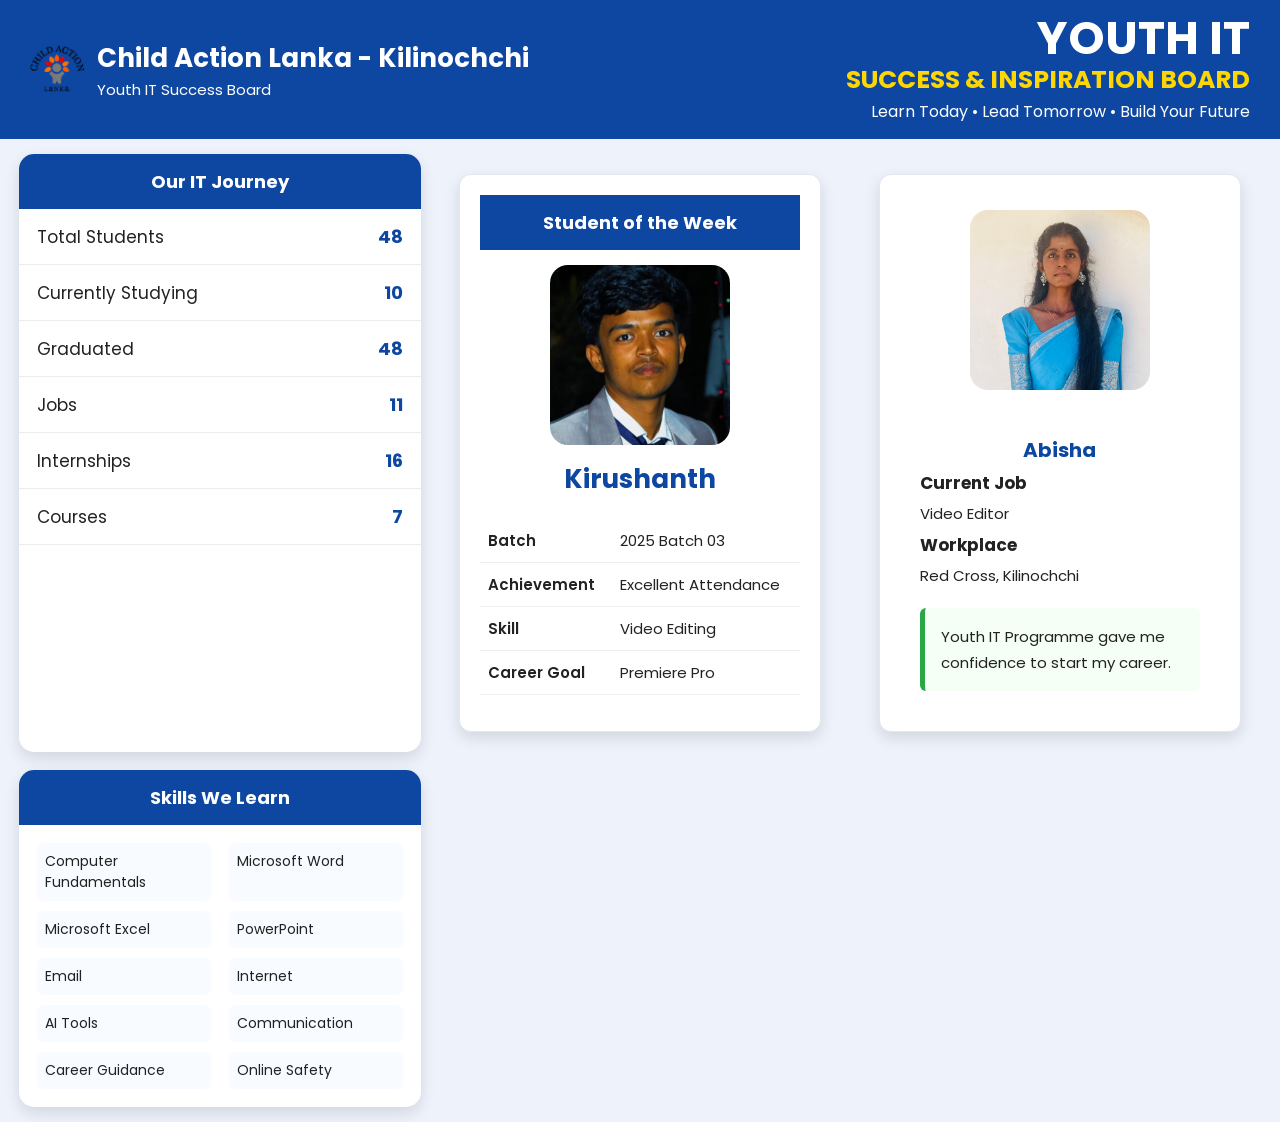
==== index.html @ 726d04df "First Upload" ====
<!DOCTYPE html>
<html lang="en">

<head>
    <meta charset="UTF-8">
    <meta name="viewport" content="width=device-width, initial-scale=1.0">
    <title>Youth IT Dashboard</title>

    <link rel="stylesheet" href="style.css">

    <link href="https://cdnjs.cloudflare.com/ajax/libs/font-awesome/6.5.2/css/all.min.css" rel="stylesheet">
</head>

<body>

    <header class="top-header">

        <div class="logo">
            <img src="images/logo.png">
            <div>
                <h2>Child Action Lanka - Kilinochchi
                </h2>
                <p>Youth IT Success Board</p>
            </div>
        </div>

        <div class="title">
            <h1>YOUTH IT</h1>
            <h2>SUCCESS & INSPIRATION BOARD</h2>
            <p>Learn Today • Lead Tomorrow • Build Your Future</p>
        </div>

    </header>

    <section class="dashboard">

        <!-- Left -->

        <div class="card stats stats-card">

            <h3>Our IT Journey</h3>

            <div class="stat">
                <span>Total Students</span>
                <b id="total">98</b>
            </div>

            <div class="stat">
                <span>Currently Studying</span>
                <b id="study">10</b>
            </div>

            <div class="stat">
                <span>Graduated</span>
                <b id="graduate">50</b>
            </div>

            <div class="stat">
                <span>Jobs</span>
                <b id="job">11</b>
            </div>

            <div class="stat">
                <span>Internships</span>
                <b id="intern">16</b>
            </div>

            <div class="stat">
                <span>Courses</span>
                <b id="course">7</b>
            </div>

        </div>

        <!-- Student -->

        <div class="card success-details">

            <h3>Student of the Week</h3>

            <img src="images/kirushanth.png" class="student">

            <h2>Kirushanth</h2>

            <table>
                <tr>
                    <td>Batch</td>
                    <td>2025 Batch 03</td>
                </tr>

                <tr>
                    <td>Achievement</td>
                    <td>Excellent Attendance</td>
                </tr>

                <tr>
                    <td>Skill</td>
                    <td>Video Editing</td>
                </tr>

                <tr>
                    <td>Career Goal</td>
                    <td>Premiere Pro</td>
                </tr>
            </table>

        </div>

        <!-- Success -->
        <div class="card success-card success-details" onclick="window.location.href='success-stories.html'">

            <img src="images/abisha.jpeg" alt="Abisha" class="student">

            <div class="success-content">

                <h2>Abisha</h2>

                <h4>Current Job</h4>
                <p>Video Editor</p>

                <h4>Workplace</h4>
                <p>Red Cross, Kilinochchi</p>

                <blockquote>
                    Youth IT Programme gave me confidence to start my career.
                </blockquote>

            </div>

        </div>

        </div>

        <!-- Skills -->
        <div class="card skills">
            <h3>Skills We Learn</h3>

            <ul class="skills-list">
                <li>Computer Fundamentals</li>
                <li>Microsoft Word</li>
                <li>Microsoft Excel</li>
                <li>PowerPoint</li>
                <li>Email</li>
                <li>Internet</li>
                <li>AI Tools</li>
                <li>Communication</li>
                <li>Career Guidance</li>
                <li>Online Safety</li>
            </ul>
        </div>

    </section>

    <script src="script.js"></script>

</body>

</html>
---- style.css ----
/* ===============================
   GOOGLE FONT
================================== */
@import url('https://fonts.googleapis.com/css2?family=Poppins:wght@300;400;500;600;700&display=swap');

* {
    margin: 0;
    padding: 0;
    box-sizing: border-box;
    font-family: 'Poppins', sans-serif;
}

body {
    background: #eef3fb;
    color: #222;
    font-size: 14px;
}

/* ===============================
   HEADER
================================== */

.top-header {
    background: #0d47a1;
    color: #fff;
    display: flex;
    justify-content: space-between;
    align-items: center;
    padding: 15px 30px;
}

.logo {
    display: flex;
    align-items: center;
    gap: 12px;
}

.logo img {
    width: 55px;
}

.logo h2 {
    font-size: 26px;
}

.logo p {
    font-size: 15px;
}

.title {
    text-align: right;
}

.title h1 {
    font-size: 46px;
    font-weight: 700;
    line-height: 1;
}

.title h2 {
    font-size: 25px;
    color: #FFD600;
}

.title p {
    font-size: 16px;
}

/* ===============================
   DASHBOARD
================================== */

.dashboard {
    width: 97%;
    margin: 15px auto;
    display: grid;
    grid-template-columns: repeat(3, 1fr);
    gap: 18px;
}

/* ===============================
   CARD
================================== */

.card {
    background: #fff;
    border-radius: 15px;
    overflow: hidden;
    box-shadow: 0 6px 15px rgba(0, 0, 0, .12);
    transition: .3s;
}

.card:hover {
    transform: translateY(-5px);
}

.card h2 {
    text-align: center;
    margin: 15px 0;
    font-size: 28px;
    font-weight: 700;
}

.card h3 {
    background: #0d47a1;
    color: #fff;
    text-align: center;
    padding: 14px;
    font-size: 18px;
}

.card-body {
    padding: 18px;
}

/* ===============================
   STATISTICS
================================== */

.stat {
    display: flex;
    justify-content: space-between;
    align-items: center;
    padding: 14px 18px;
    border-bottom: 1px solid #ececec;
}

.stat span {
    font-size: 17px;
}

.stat b {
    font-size: 18px;
    color: #0d47a1;
}

/* ===============================
   IMAGES
================================== */

.student,
.success-img {
    width: 180px;
    height: 180px;
    object-fit: cover;
    border-radius: 18px;
    display: block;
    margin: 15px auto;
    display: block;
}

/* ===============================
   NAME
================================== */

.student-name,
.success-content h2 {
    text-align: center;
    font-size: 28px;
    font-weight: 700;
    color: #111;
    margin: 15px 0;
}

.success-details {
    margin: 20px;
    padding: 20px;
    border: 1px solid #e2e8f0;
    border-radius: 12px;
    background: #ffffff;
}

.success-details p {
    margin: 6px 0;
    font-size: 16px;
    line-height: 1.6;
}

.student-details h2,
.success-details h2 {
    font-size: 26px;
    font-weight: 700;
    margin-bottom: 20px;
    color: #0d47a1;
}

/* ===============================
   TABLE
================================== */

table {
    width: 100%;
    border-collapse: collapse;
}

table td {
    padding: 10px 8px;
    border-bottom: 1px solid #eee;
    font-size: 15px;
}

table td:first-child {
    font-weight: 600;
}

/* ===============================
   SUCCESS STORY
================================== */

.success-content {
    padding: 15px 20px 20px;
}

.success-content h2 {
    font-size: 20px;
    margin-bottom: 5px;
}

.success-content h4 {
    font-size: 17px;
}

.success-content p {
    font-size: 15px;
}

/* ===============================
   QUOTE
================================== */

blockquote {
    margin-top: 20px;
    padding: 16px;
    border-left: 5px solid #28a745;
    background: #f5fff5;
    border-radius: 6px;
    font-size: 15px;
    line-height: 1.7;
}

/* ===============================
   BUTTON
================================== */

button {
    margin-top: 15px;
    background: #0d47a1;
    color: #fff;
    border: none;
    padding: 9px 18px;
    border-radius: 5px;
    cursor: pointer;
    font-size: 14px;
}

button:hover {
    background: #ff9800;
}

/* ===============================
   SKILLS
================================== */

.skills-list {
    list-style: none;
    display: grid;
    grid-template-columns: repeat(2, 1fr);
    gap: 10px 18px;
    padding: 18px;
}

.skills-list li {
    padding: 8px;
    background: #f8fbff;
    border-radius: 6px;
    font-size: 14px;
    transition: .3s;
}

.skills-list li:hover {
    background: #0d47a1;
    color: #fff;
}

/* ===============================
   FOOTER
================================== */

footer {
    background: #0d47a1;
    color: #fff;
    text-align: center;
    padding: 15px;
    margin-top: 20px;
    font-size: 14px;
}

/* ===============================
   RESPONSIVE
================================== */

@media(max-width:1200px) {

    .dashboard {
        grid-template-columns: repeat(2, 1fr);
    }

}

@media(max-width:768px) {

    .dashboard {
        grid-template-columns: 1fr;
    }

    .top-header {
        flex-direction: column;
        text-align: center;
    }

    .title {
        text-align: center;
        margin-top: 10px;
    }

    .title h1 {
        font-size: 34px;
    }

    .title h2 {
        font-size: 20px;
    }

    .student,
    .success-img {
        width: 150px;
        height: 150px;
    }

    .skills-list {
        grid-template-columns: 1fr;
    }

}
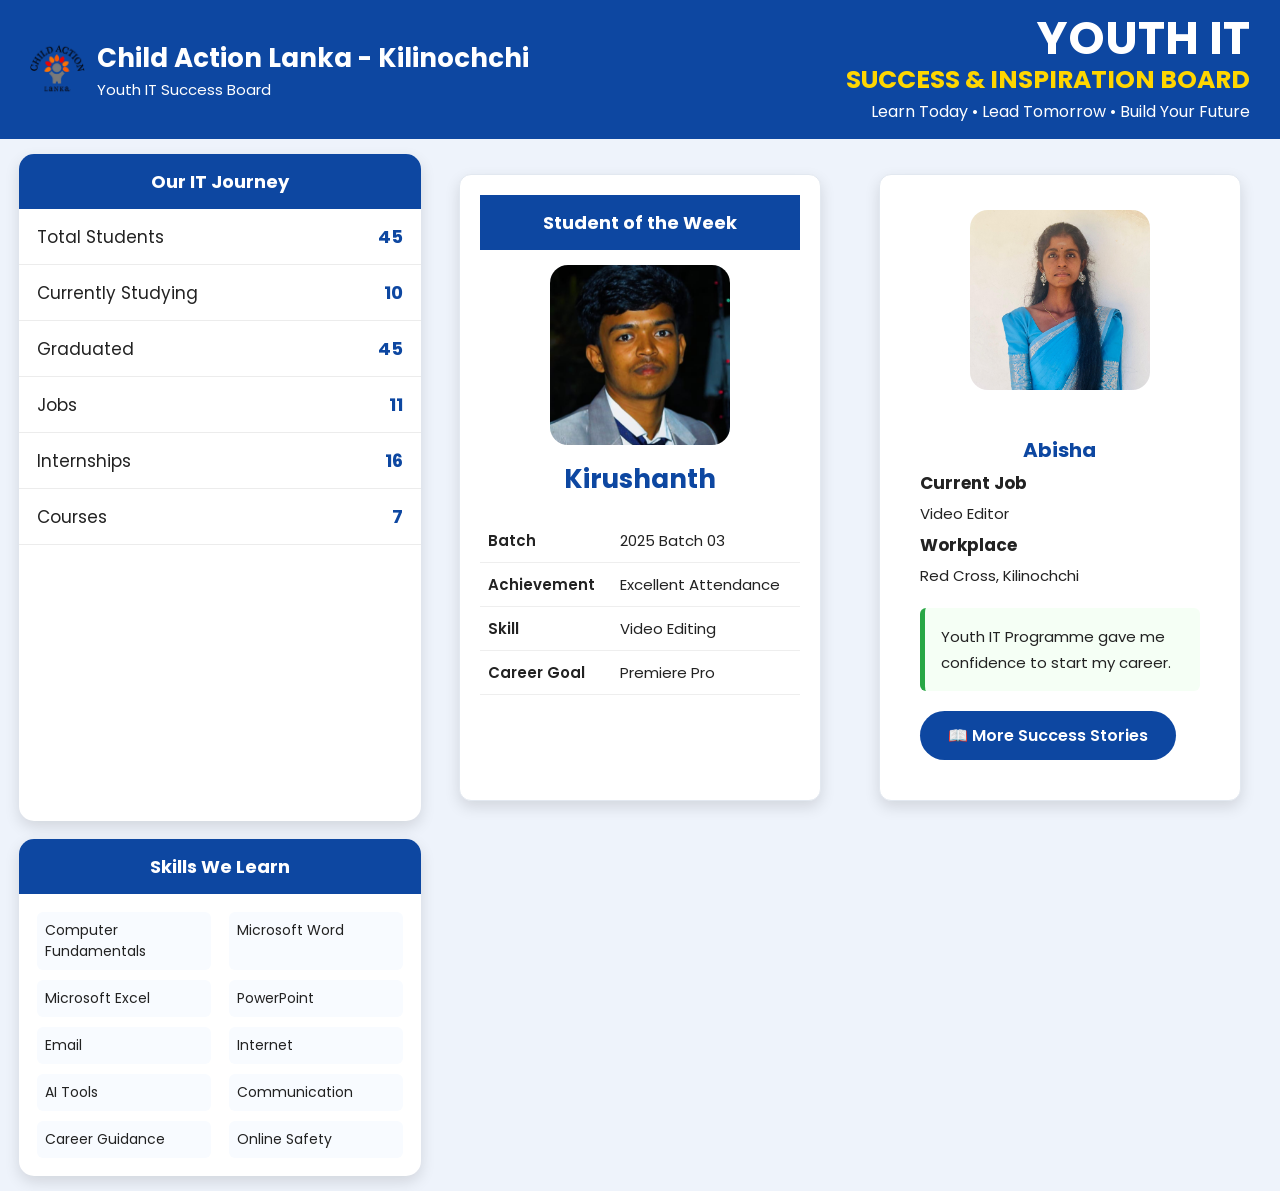
==== commit 8d8b97f9: "update" ====
--- a/index.html
+++ b/index.html
@@ -125,6 +125,10 @@
                     Youth IT Programme gave me confidence to start my career.
                 </blockquote>
 
+                <a href="success-stories.html" class="success-btn">
+                    📖 More Success Stories
+                </a>
+
             </div>
 
         </div>
--- a/style.css
+++ b/style.css
@@ -238,6 +238,24 @@
     line-height: 1.7;
 }
 
+.success-btn{
+    display:inline-block;
+    margin-top:20px;
+    padding:12px 28px;
+    background:#0d47a1;
+    color:#fff;
+    text-decoration:none;
+    border-radius:50px;
+    font-size:16px;
+    font-weight:600;
+    transition:0.3s ease;
+}
+
+.success-btn:hover{
+    background:#1565c0;
+    transform:translateY(-3px);
+}
+
 /* ===============================
    BUTTON
 ================================== */
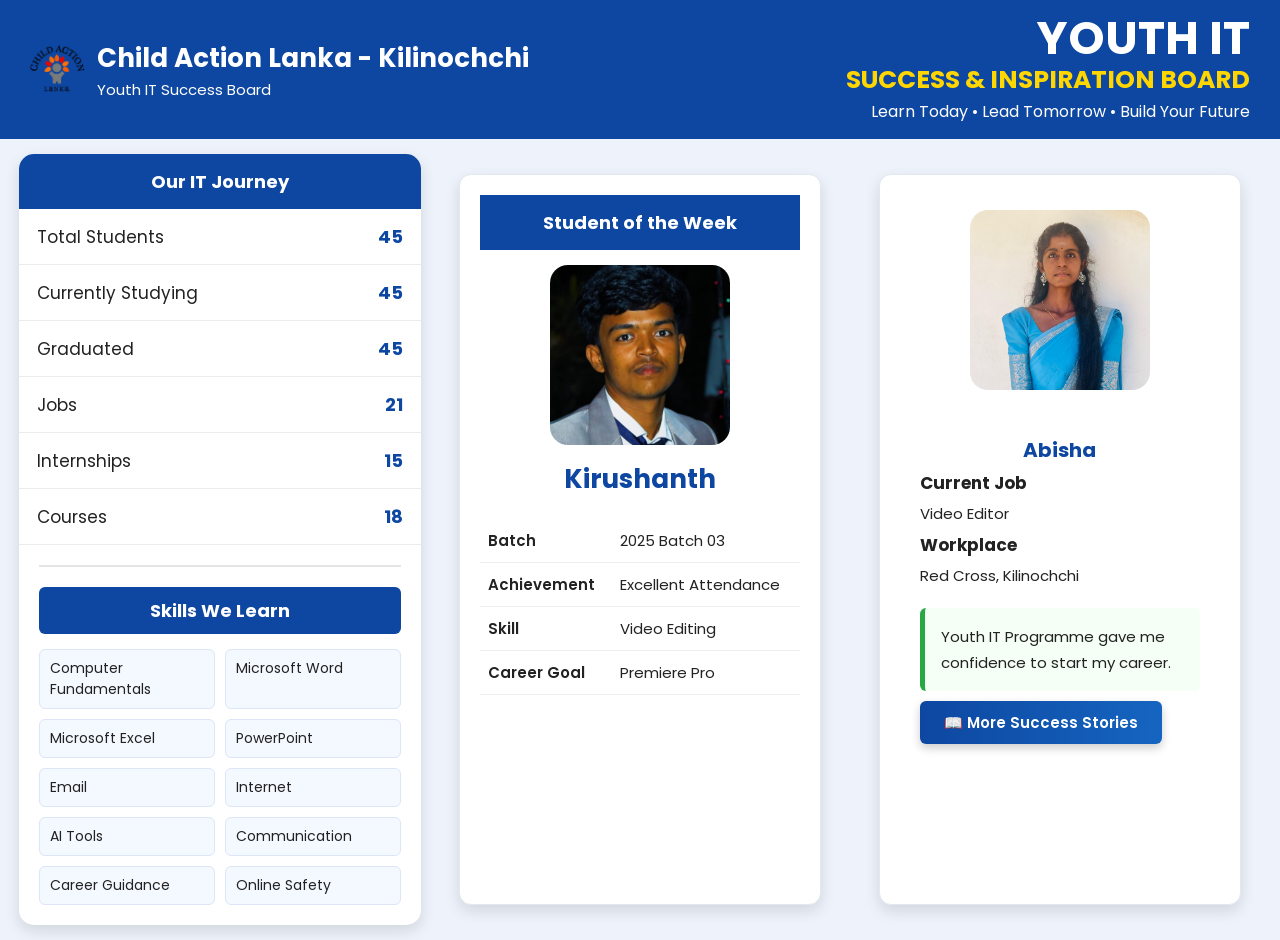
==== commit ba9d366f: "full update" ====
--- a/index.html
+++ b/index.html
@@ -37,38 +37,59 @@
         <!-- Left -->
 
         <div class="card stats stats-card">
-
             <h3>Our IT Journey</h3>
 
             <div class="stat">
                 <span>Total Students</span>
-                <b id="total">98</b>
+                <b>215</b>
             </div>
 
             <div class="stat">
                 <span>Currently Studying</span>
-                <b id="study">10</b>
+                <b>128</b>
             </div>
 
             <div class="stat">
                 <span>Graduated</span>
-                <b id="graduate">50</b>
+                <b>86</b>
             </div>
 
             <div class="stat">
                 <span>Jobs</span>
-                <b id="job">11</b>
+                <b>21</b>
             </div>
 
             <div class="stat">
                 <span>Internships</span>
-                <b id="intern">16</b>
+                <b>15</b>
             </div>
 
             <div class="stat">
                 <span>Courses</span>
-                <b id="course">7</b>
+                <b>18</b>
             </div>
+
+            <!-- Skills Section -->
+            <div class="skills-section">
+
+                <h4>Skills We Learn</h4>
+
+                <ul class="skills-list">
+                    <li>Computer Fundamentals</li>
+                    <li>Microsoft Word</li>
+                    <li>Microsoft Excel</li>
+                    <li>PowerPoint</li>
+                    <li>Email</li>
+                    <li>Internet</li>
+                    <li>AI Tools</li>
+                    <li>Communication</li>
+                    <li>Career Guidance</li>
+                    <li>Online Safety</li>
+                </ul>
+
+            </div>
+
+        </div>
 
         </div>
 
@@ -134,25 +155,6 @@
         </div>
 
         </div>
-
-        <!-- Skills -->
-        <div class="card skills">
-            <h3>Skills We Learn</h3>
-
-            <ul class="skills-list">
-                <li>Computer Fundamentals</li>
-                <li>Microsoft Word</li>
-                <li>Microsoft Excel</li>
-                <li>PowerPoint</li>
-                <li>Email</li>
-                <li>Internet</li>
-                <li>AI Tools</li>
-                <li>Communication</li>
-                <li>Career Guidance</li>
-                <li>Online Safety</li>
-            </ul>
-        </div>
-
     </section>
 
     <script src="script.js"></script>
--- a/style.css
+++ b/style.css
@@ -238,22 +238,29 @@
     line-height: 1.7;
 }
 
-.success-btn{
-    display:inline-block;
-    margin-top:20px;
-    padding:12px 28px;
-    background:#0d47a1;
-    color:#fff;
-    text-decoration:none;
-    border-radius:50px;
-    font-size:16px;
-    font-weight:600;
-    transition:0.3s ease;
-}
-
-.success-btn:hover{
-    background:#1565c0;
-    transform:translateY(-3px);
+.btn-area {
+    text-align: center;
+    margin-top: 20px;
+}
+
+.success-btn {
+    display: inline-block;
+    margin-top: 10px;
+    padding: 10px 24px;
+    background: linear-gradient(90deg, #0d47a1, #1565c0);
+    color: #fff;
+    text-decoration: none;
+    border-radius: 6px;
+    font-size: 15px;
+    font-weight: 600;
+    box-shadow: 0 4px 10px rgba(0, 0, 0, .2);
+    transition: all .3s ease;
+}
+
+.success-btn:hover {
+    background: linear-gradient(90deg, #1565c0, #0d47a1);
+    transform: translateY(-2px);
+    box-shadow: 0 8px 16px rgba(0, 0, 0, .25);
 }
 
 /* ===============================
@@ -279,19 +286,36 @@
    SKILLS
 ================================== */
 
+.skills-section {
+    margin: 20px;
+    padding-top: 20px;
+    border-top: 2px solid #e5e5e5;
+}
+
+.skills-section h4 {
+    background: #0d47a1;
+    color: #fff;
+    text-align: center;
+    padding: 10px;
+    border-radius: 6px;
+    font-size: 18px;
+    margin-bottom: 15px;
+}
+
 .skills-list {
     list-style: none;
     display: grid;
     grid-template-columns: repeat(2, 1fr);
-    gap: 10px 18px;
-    padding: 18px;
+    gap: 10px;
+    padding: 0;
 }
 
 .skills-list li {
-    padding: 8px;
-    background: #f8fbff;
+    background: #f4f8ff;
+    padding: 8px 10px;
     border-radius: 6px;
     font-size: 14px;
+    border: 1px solid #dce6f7;
     transition: .3s;
 }
 
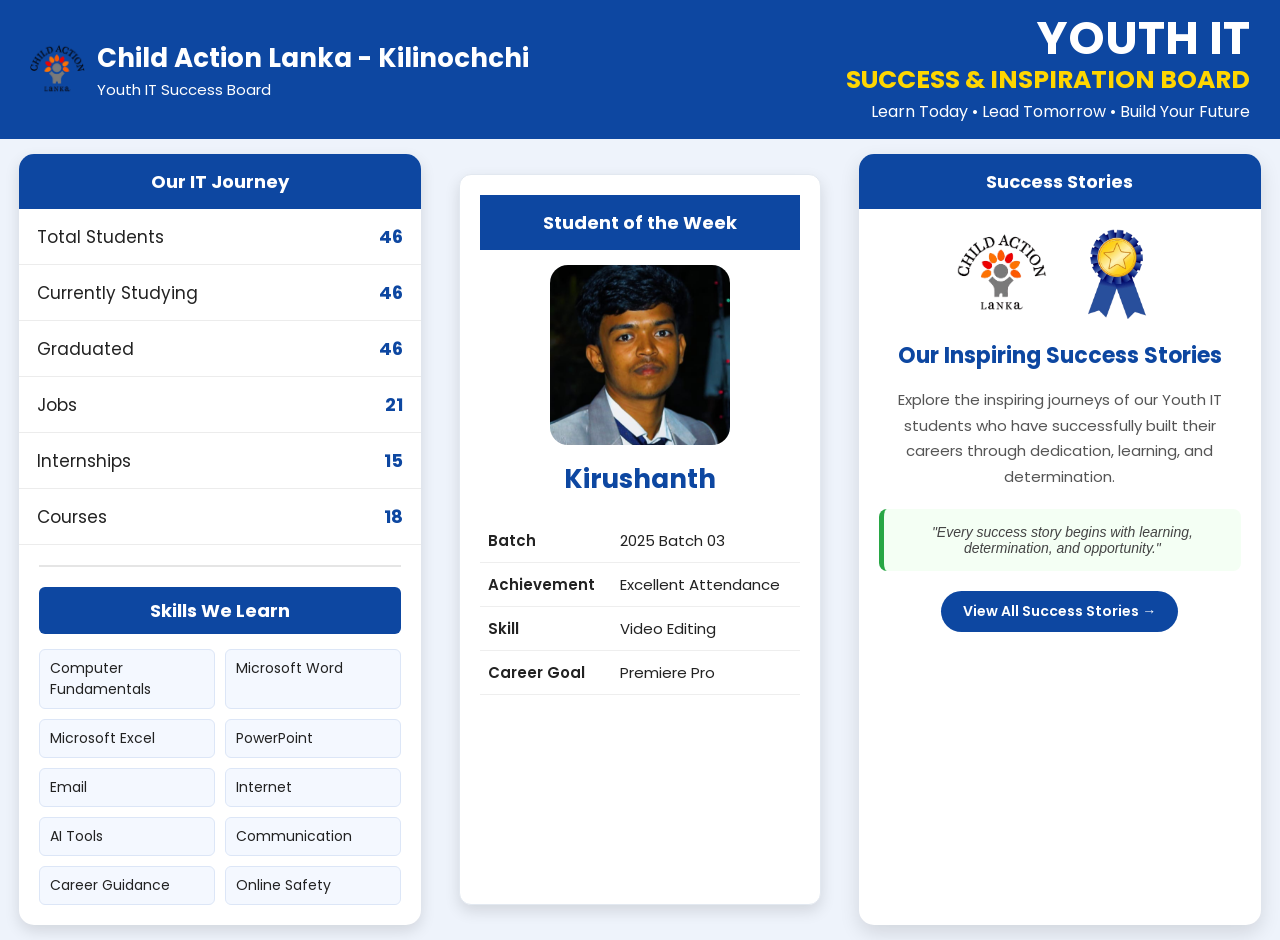
==== commit 75771aaa: "modify" ====
--- a/index.html
+++ b/index.html
@@ -128,27 +128,36 @@
         </div>
 
         <!-- Success -->
-        <div class="card success-card success-details" onclick="window.location.href='success-stories.html'">
+        <div class="card success-card">
 
-            <img src="images/abisha.jpeg" alt="Abisha" class="student">
+            <h3>Success Stories</h3>
 
             <div class="success-content">
 
-                <h2>Abisha</h2>
+                <!-- Top Logos -->
+                <div class="logo-row">
+                    <img src="images/logo.png" alt="Organization Logo" class="top-logo">
 
-                <h4>Current Job</h4>
-                <p>Video Editor</p>
+                    <img src="images/ach.png" alt="Achievement Logo" class="top-logo">
+                </div>
 
-                <h4>Workplace</h4>
-                <p>Red Cross, Kilinochchi</p>
+                <h2>Our Inspiring Success Stories</h2>
+
+                <p>
+                    Explore the inspiring journeys of our Youth IT students who have
+                    successfully built their careers through dedication, learning,
+                    and determination.
+                </p>
 
                 <blockquote>
-                    Youth IT Programme gave me confidence to start my career.
+                    "Every success story begins with learning, determination, and opportunity."
                 </blockquote>
 
-                <a href="success-stories.html" class="success-btn">
-                    📖 More Success Stories
-                </a>
+                <div class="btn-area">
+                    <a href="success-stories.html" class="success-btn">
+                        View All Success Stories →
+                    </a>
+                </div>
 
             </div>
 
--- a/style.css
+++ b/style.css
@@ -207,80 +207,99 @@
    SUCCESS STORY
 ================================== */
 
+/* Success Card */
+
+.success-card {
+    background: #fff;
+    border-radius: 15px;
+    overflow: hidden;
+    box-shadow: 0 8px 20px rgba(0, 0, 0, .12);
+    transition: .3s;
+}
+
+.success-card:hover {
+    transform: translateY(-5px);
+}
+
+/* Content */
+
 .success-content {
-    padding: 15px 20px 20px;
-}
+    padding: 20px;
+    text-align: center;
+}
+
+/* Two Logos */
+
+.logo-row {
+    display: flex;
+    justify-content: center;
+    align-items: center;
+    gap: 25px;
+    margin-bottom: 20px;
+}
+
+.top-logo {
+    width: 90px;
+    height: 90px;
+    object-fit: contain;
+    transition: .3s;
+}
+
+.top-logo:hover {
+    transform: scale(1.08);
+}
+
+/* Title */
 
 .success-content h2 {
-    font-size: 20px;
-    margin-bottom: 5px;
-}
-
-.success-content h4 {
-    font-size: 17px;
-}
+    font-size: 22px;
+    color: #0d47a1;
+    margin-bottom: 15px;
+}
+
+/* Description */
 
 .success-content p {
     font-size: 15px;
-}
-
-/* ===============================
-   QUOTE
-================================== */
+    line-height: 1.7;
+    color: #555;
+    margin-bottom: 20px;
+}
+
+/* Quote */
 
 blockquote {
-    margin-top: 20px;
-    padding: 16px;
+    background: #f4fff4;
     border-left: 5px solid #28a745;
-    background: #f5fff5;
-    border-radius: 6px;
-    font-size: 15px;
-    line-height: 1.7;
-}
+    padding: 15px;
+    border-radius: 8px;
+    font-style: italic;
+    color: #444;
+    margin-bottom: 20px;
+}
+
+/* Button */
 
 .btn-area {
     text-align: center;
-    margin-top: 20px;
 }
 
 .success-btn {
     display: inline-block;
-    margin-top: 10px;
-    padding: 10px 24px;
-    background: linear-gradient(90deg, #0d47a1, #1565c0);
+    background: #0d47a1;
     color: #fff;
     text-decoration: none;
-    border-radius: 6px;
-    font-size: 15px;
+    padding: 10px 22px;
+    border-radius: 30px;
     font-weight: 600;
-    box-shadow: 0 4px 10px rgba(0, 0, 0, .2);
-    transition: all .3s ease;
+    transition: .3s;
 }
 
 .success-btn:hover {
-    background: linear-gradient(90deg, #1565c0, #0d47a1);
+    background: #ff9800;
     transform: translateY(-2px);
-    box-shadow: 0 8px 16px rgba(0, 0, 0, .25);
-}
-
-/* ===============================
-   BUTTON
-================================== */
-
-button {
-    margin-top: 15px;
-    background: #0d47a1;
-    color: #fff;
-    border: none;
-    padding: 9px 18px;
-    border-radius: 5px;
-    cursor: pointer;
-    font-size: 14px;
-}
-
-button:hover {
-    background: #ff9800;
-}
+}
+
 
 /* ===============================
    SKILLS
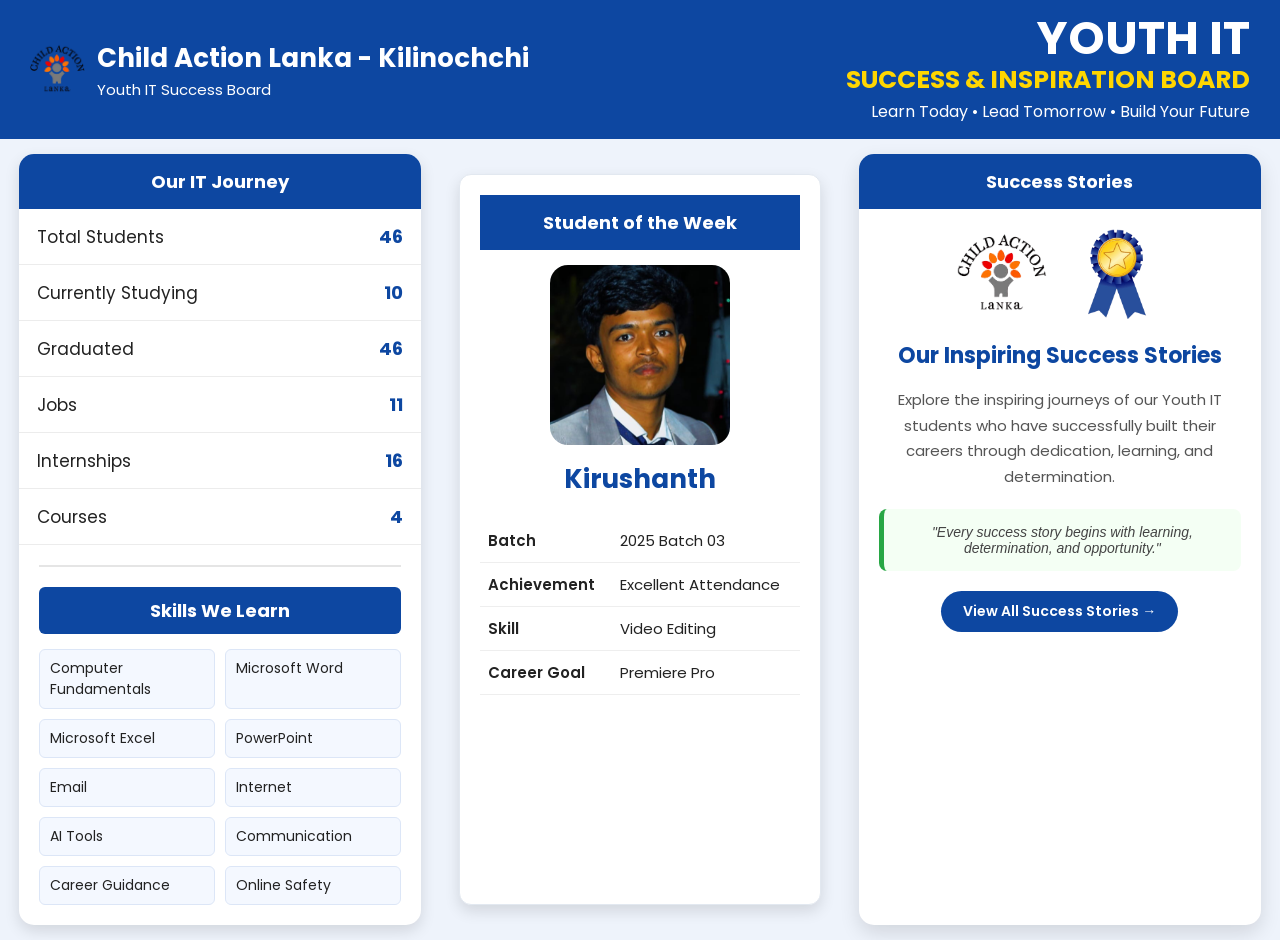
==== commit ea2f6e77: "Update index.html" ====
--- a/index.html
+++ b/index.html
@@ -41,32 +41,32 @@
 
             <div class="stat">
                 <span>Total Students</span>
-                <b>215</b>
+                <b>98</b>
             </div>
 
             <div class="stat">
                 <span>Currently Studying</span>
-                <b>128</b>
+                <b>10</b>
             </div>
 
             <div class="stat">
                 <span>Graduated</span>
-                <b>86</b>
+                <b>50</b>
             </div>
 
             <div class="stat">
                 <span>Jobs</span>
-                <b>21</b>
+                <b>11</b>
             </div>
 
             <div class="stat">
                 <span>Internships</span>
-                <b>15</b>
+                <b>16</b>
             </div>
 
             <div class="stat">
                 <span>Courses</span>
-                <b>18</b>
+                <b>4</b>
             </div>
 
             <!-- Skills Section -->
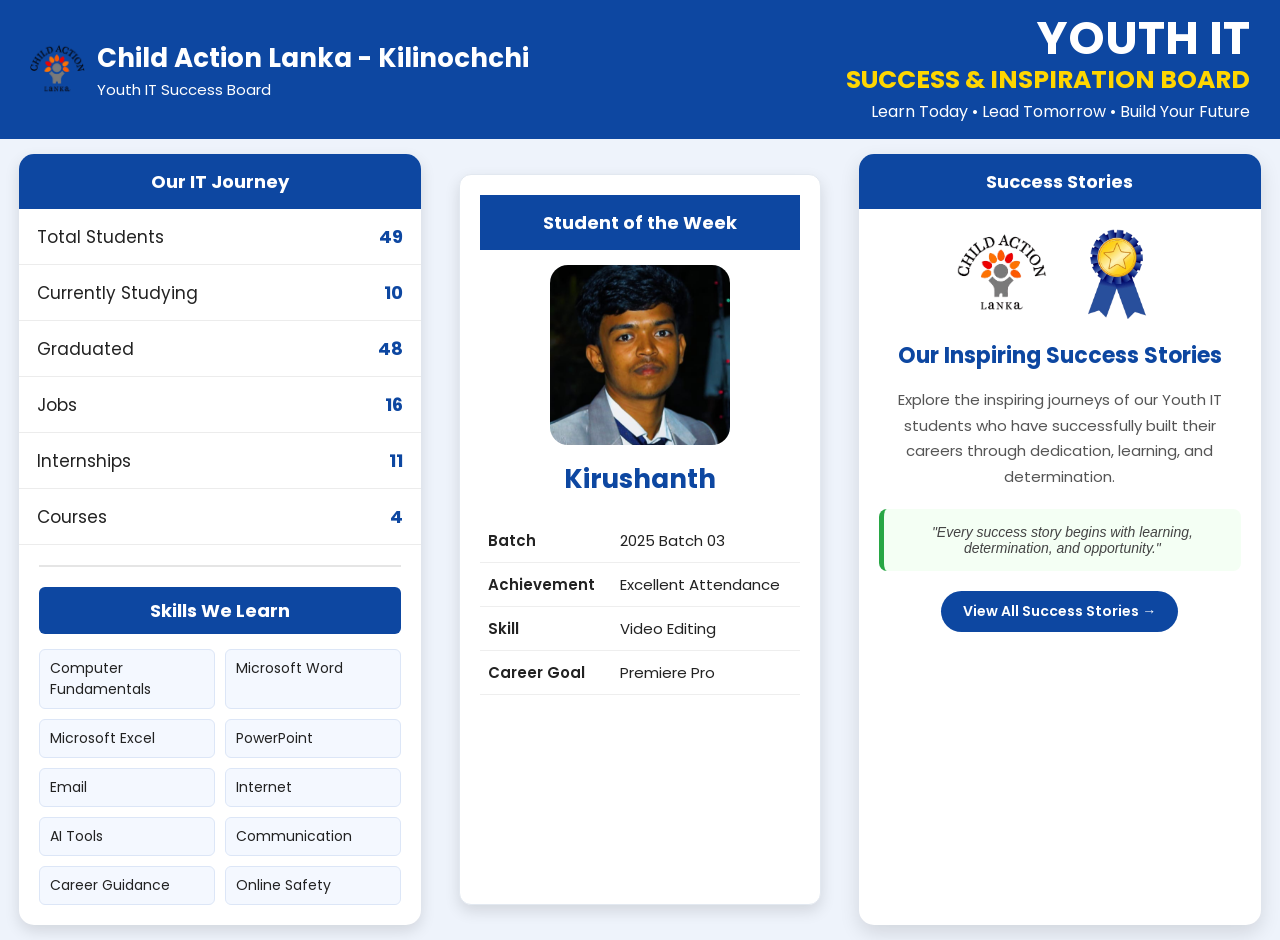
==== commit eb25235c: "Update index.html" ====
--- a/index.html
+++ b/index.html
@@ -56,12 +56,12 @@
 
             <div class="stat">
                 <span>Jobs</span>
-                <b>11</b>
+                <b>16</b>
             </div>
 
             <div class="stat">
                 <span>Internships</span>
-                <b>16</b>
+                <b>11</b>
             </div>
 
             <div class="stat">
